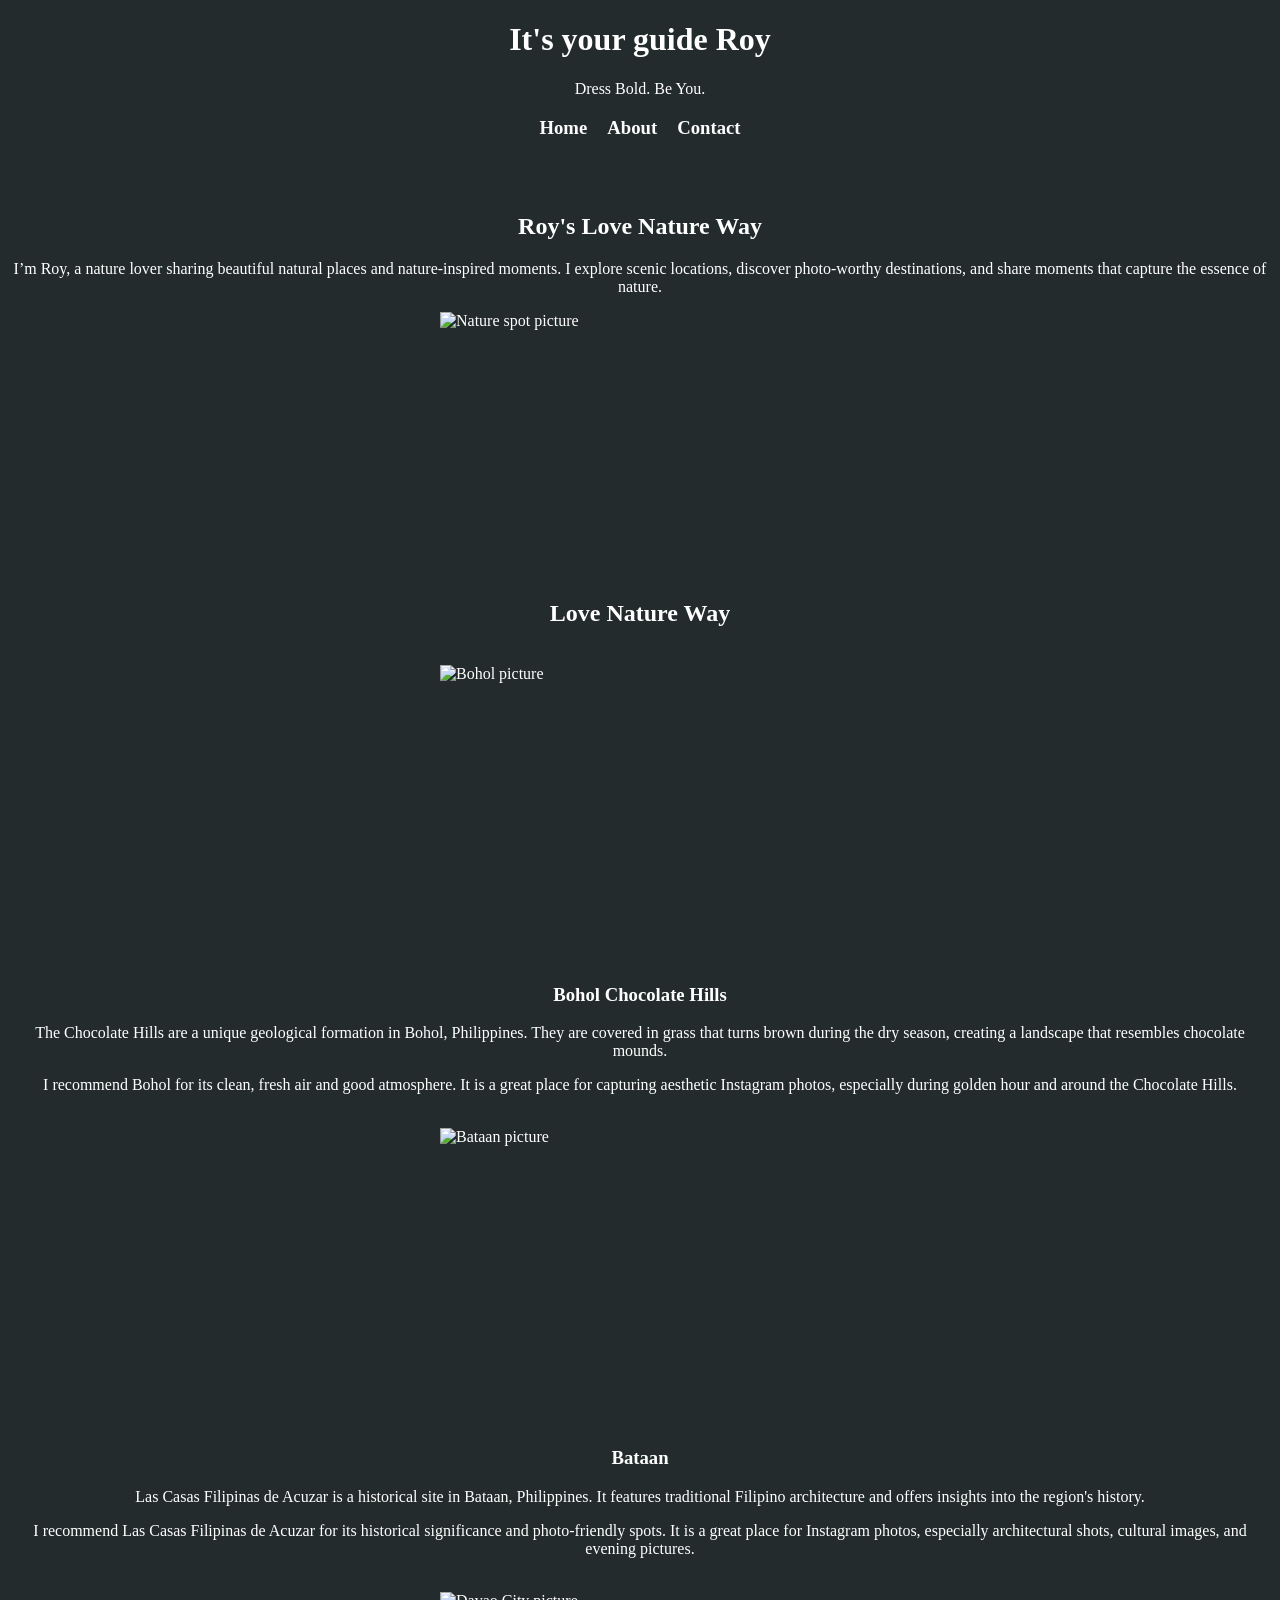
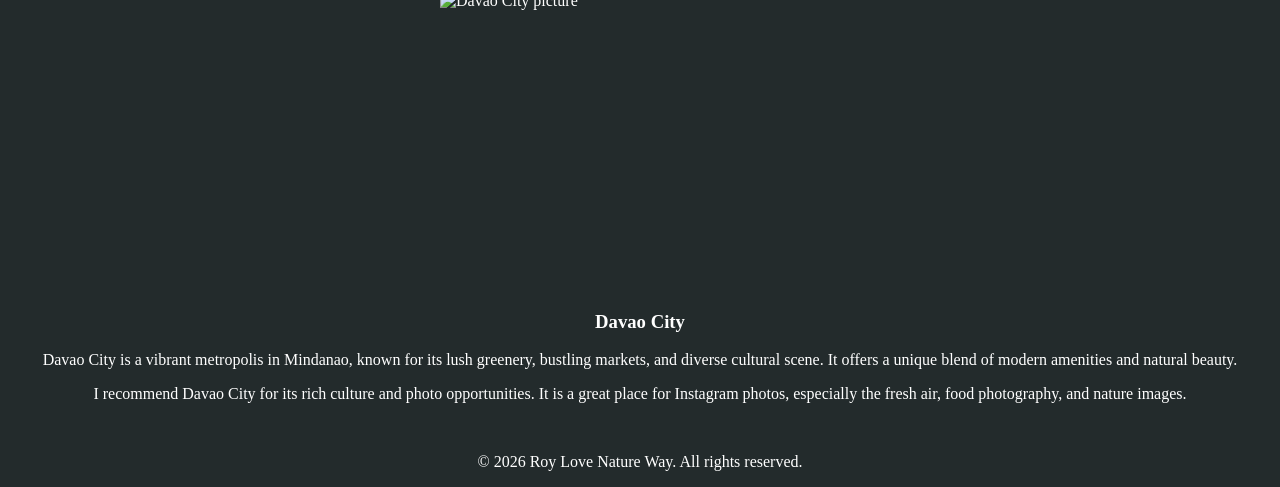
==== index.html @ 8209f0cf "Create Love Nature Way website" ====
<!DOCTYPE html>
<html lang="en">

<head>
    <meta charset="UTF-8">
    <meta name="viewport" content="width=device-width, initial-scale=1.0">
    <title>Love Nature Way</title>
        <style>
    a {
        color: #fcfcfc;
        text-decoration: none;
    }
</style>
</head>

<body style="background-color: rgb(35, 43, 44); color: white;">

    <header>

        <h1 style="text-align: center;">It's your guide Roy</h1>

        <p style="text-align: center;">Dress Bold. Be You.</p>

        <h3><nav color="white">
            <ul style="list-style-type: none; display: flex; justify-content: center; gap: 20px; padding: 0;">
                <li><a href="index.html">Home</a></li>
                <li><a href="about.html">About</a></li>
                <li><a href="contact.html">Contact</a></li>
            </ul>
        </nav>
        </h3>

    </header>
<br>
<br>
    <main>

        <section>

            <h2 style="text-align: center;">Roy's Love Nature Way</h2>

            <p style="text-align: center;">
                I’m Roy, a nature lover sharing beautiful natural places and nature-inspired moments.
                I explore scenic locations, discover photo-worthy destinations, and share moments
                that capture the essence of nature.
            </p>

            <img src="https://static.tripzilla.ph/media/105940/conversions/162082_800x-w768.webp"
                alt="Nature spot picture"
                width="400"
                height="250"
                style="display: block; margin: 0 auto;">

        </section>

        <br>

        <h2 style="text-align: center;">Love Nature Way</h2>

        <br>

        <article>

            <img src="https://static1.detourista.com/wp/wp-content/uploads/Unorganized/001-Bohol-Chocolate-Hills-sunrise.jpg"
                alt="Bohol picture"
                width="400"
                height="300"
                style="display: block; margin: 0 auto;">

            <h3 style="text-align: center;">Bohol Chocolate Hills</h3>

            <p style="text-align: center;">
                The Chocolate Hills are a unique geological formation in Bohol, Philippines.
                They are covered in grass that turns brown during the dry season, creating a
                landscape that resembles chocolate mounds.
            </p>

            <p style="text-align: center;">
                I recommend  Bohol for its clean, fresh air
                and good atmosphere. It is a great place for capturing aesthetic Instagram
                photos, especially during golden hour and around the Chocolate Hills.
            </p>

        </article>

        <br>

        <article>

            <img src="https://static1.detourista.com/wp/wp-content/uploads/Tax-Place/Philippines/Philippines/Philippines-Places-Featured/034-Las-Casas-Filipinas-de-Acuzar-in-Bagac-Bataan-Philippines-110406-170022.jpg"
                alt="Bataan picture"
                width="400"
                height="300"
                style="display: block; margin: 0 auto;">

            <h3 style="text-align: center;">Bataan</h3>

            <p style="text-align: center;">
                Las Casas Filipinas de Acuzar is a historical site in Bataan, Philippines.
                It features traditional Filipino architecture and offers insights into the region's history.
            </p>

            <p style="text-align: center;">
                I recommend Las Casas Filipinas de Acuzar for its historical significance and photo-friendly spots.
                It is a great place for Instagram photos, especially architectural shots, cultural images,
                and evening pictures.
            </p>

        </article>

        <br>

        <article>

            <img src="https://d1qvryx77qeesd.cloudfront.net/2024/10/R11_Davao-del-Norte_Samal_Pearl-Farm-Beach-Resort_Malipano-Villa-2-scaled.jpg"
                alt="Davao City picture"
                width="400"
                height="300"
                style="display: block; margin: 0 auto;">

            <h3 style="text-align: center;">Davao City</h3>

            <p style="text-align: center;">
                Davao City is a vibrant metropolis in Mindanao, known for its lush greenery,
                bustling markets, and diverse cultural scene. It offers a unique blend of
                modern amenities and natural beauty.
            </p>

            <p style="text-align: center;">
                I recommend Davao City for its rich culture and photo opportunities. It is a great
                place for Instagram photos, especially the fresh air, food photography,
                and nature images.
            </p>

        </article>

    </main>
<br>
    <footer>
        <p style="text-align: center;">
            &copy; 2026 Roy Love Nature Way. All rights reserved.
        </p>
    </footer>

</body>

</html>
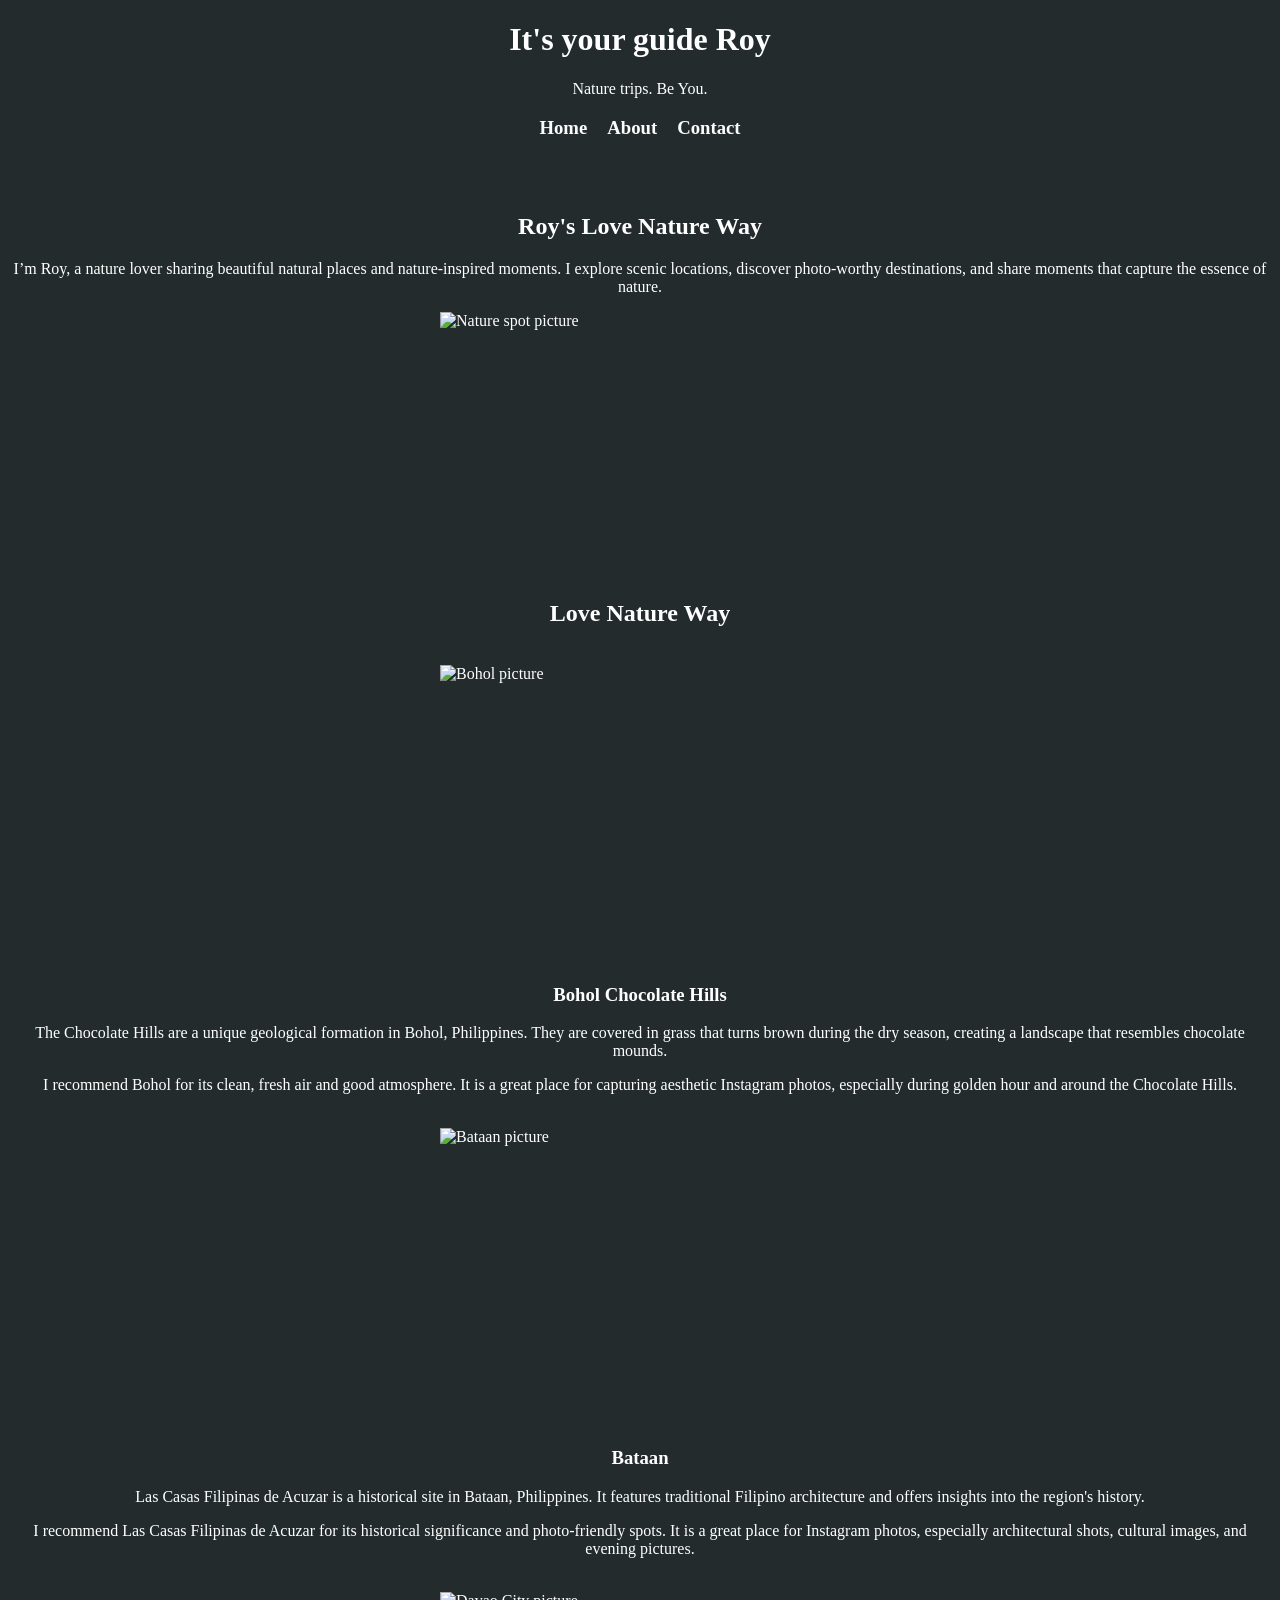
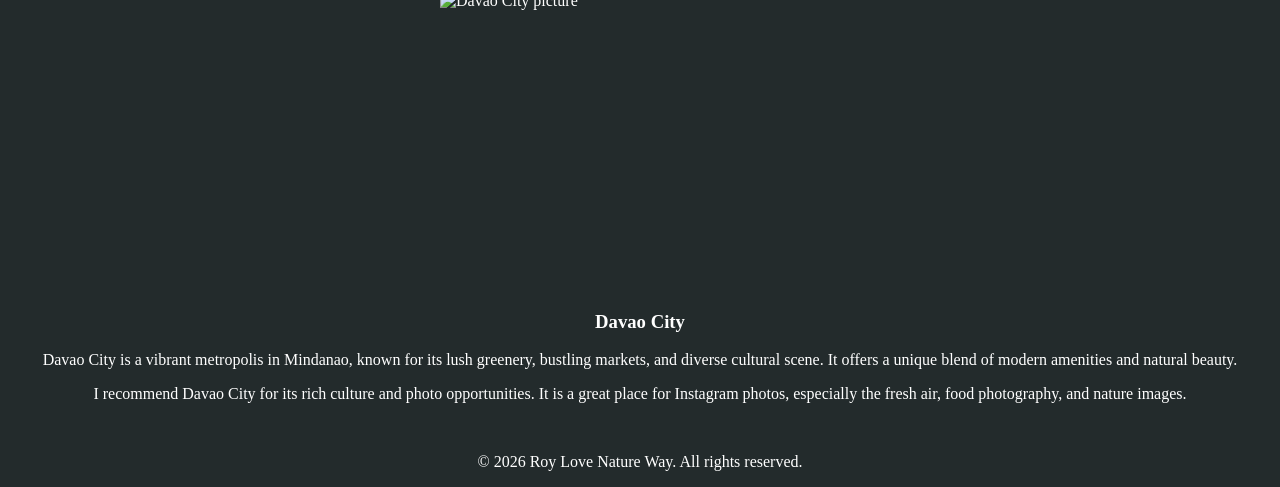
==== commit 3da7dc56: "Merge remote main with local website" ====
--- a/index.html
+++ b/index.html
@@ -19,7 +19,7 @@
 
         <h1 style="text-align: center;">It's your guide Roy</h1>
 
-        <p style="text-align: center;">Dress Bold. Be You.</p>
+        <p style="text-align: center;">Nature trips. Be You.</p>
 
         <h3><nav color="white">
             <ul style="list-style-type: none; display: flex; justify-content: center; gap: 20px; padding: 0;">
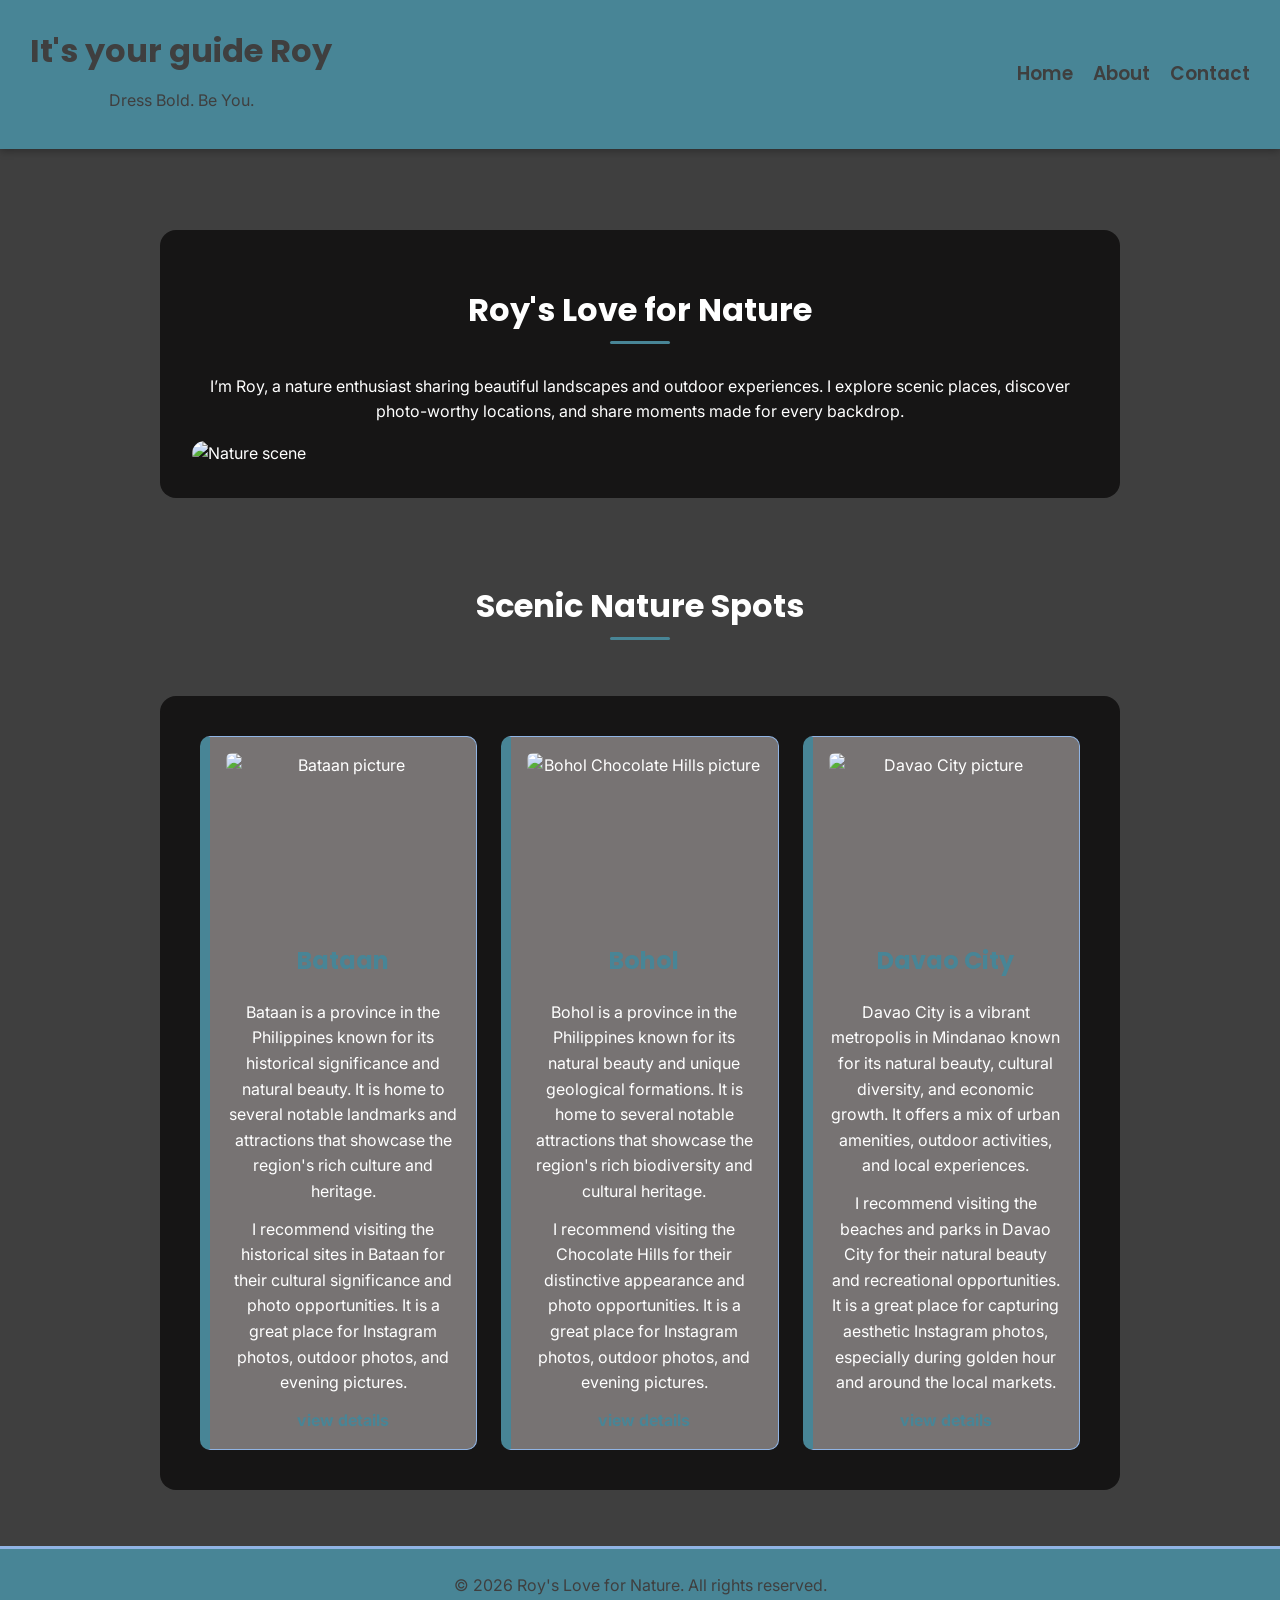
==== commit 5205369e: "Update Website" ====
--- a/index.html
+++ b/index.html
@@ -5,141 +5,140 @@
     <meta charset="UTF-8">
     <meta name="viewport" content="width=device-width, initial-scale=1.0">
     <title>Love Nature Way</title>
-        <style>
-    a {
-        color: #fcfcfc;
-        text-decoration: none;
-    }
-</style>
+
+    <link rel="stylesheet" href="style.css">
 </head>
 
-<body style="background-color: rgb(35, 43, 44); color: white;">
+<body>
 
     <header>
+        <div>
+        <h1>It's your guide Roy</h1>
 
-        <h1 style="text-align: center;">It's your guide Roy</h1>
+        <p>Dress Bold. Be You.</p>
+        </div>
 
-        <p style="text-align: center;">Nature trips. Be You.</p>
-
-        <h3><nav color="white">
-            <ul style="list-style-type: none; display: flex; justify-content: center; gap: 20px; padding: 0;">
-                <li><a href="index.html">Home</a></li>
-                <li><a href="about.html">About</a></li>
-                <li><a href="contact.html">Contact</a></li>
-            </ul>
-        </nav>
+        <h3>
+            <nav>
+                <ul>
+                    <li><a href="index.html">Home</a></li>
+                    <li><a href="about.html">About</a></li>
+                    <li><a href="contact.html">Contact</a></li>
+                </ul>
+            </nav>
         </h3>
 
     </header>
-<br>
-<br>
+
+    <br>
+    
+    <br>
+
     <main>
 
-        <section>
+        <section class="background">
 
-            <h2 style="text-align: center;">Roy's Love Nature Way</h2>
+            <h2>Roy's Love for Nature</h2>
 
-            <p style="text-align: center;">
-                I’m Roy, a nature lover sharing beautiful natural places and nature-inspired moments.
-                I explore scenic locations, discover photo-worthy destinations, and share moments
-                that capture the essence of nature.
+            <p>
+                I’m Roy, a nature enthusiast sharing beautiful landscapes and outdoor experiences.
+                I explore scenic places, discover photo-worthy locations, and share moments made
+                for every backdrop.
             </p>
 
             <img src="https://static.tripzilla.ph/media/105940/conversions/162082_800x-w768.webp"
-                alt="Nature spot picture"
-                width="400"
-                height="250"
-                style="display: block; margin: 0 auto;">
+                alt="Nature scene">
 
         </section>
 
         <br>
 
-        <h2 style="text-align: center;">Love Nature Way</h2>
+        <h2>Scenic Nature Spots</h2>
 
         <br>
 
-        <article>
+        <div class="place-grid">
+        <article class= "place-card">
 
-            <img src="https://static1.detourista.com/wp/wp-content/uploads/Unorganized/001-Bohol-Chocolate-Hills-sunrise.jpg"
-                alt="Bohol picture"
-                width="400"
-                height="300"
-                style="display: block; margin: 0 auto;">
+            <img src="https://static1.detourista.com/wp/wp-content/uploads/Tax-Place/Philippines/Philippines/Philippines-Places-Featured/034-Las-Casas-Filipinas-de-Acuzar-in-Bagac-Bataan-Philippines-110406-170022.jpg"
+                alt="Bataan picture">
 
-            <h3 style="text-align: center;">Bohol Chocolate Hills</h3>
+            <h3>Bataan</h3>
 
-            <p style="text-align: center;">
-                The Chocolate Hills are a unique geological formation in Bohol, Philippines.
-                They are covered in grass that turns brown during the dry season, creating a
-                landscape that resembles chocolate mounds.
+            <p>
+                Bataan is a province in the Philippines known for its historical significance and natural beauty.
+                It is home to several notable landmarks and attractions that showcase the region's rich culture
+                and heritage.
             </p>
 
-            <p style="text-align: center;">
-                I recommend  Bohol for its clean, fresh air
-                and good atmosphere. It is a great place for capturing aesthetic Instagram
-                photos, especially during golden hour and around the Chocolate Hills.
+            <p>
+                I recommend visiting the historical sites in Bataan for their cultural significance and photo opportunities.
+                It is a great place for Instagram photos, outdoor photos, and evening pictures.
+            </p>
+
+            <p>
+                <a href="places/Bataan.html">view details</a>
             </p>
 
         </article>
 
-        <br>
+        <article class= "place-card">
 
-        <article>
+            <img src="https://static1.detourista.com/wp/wp-content/uploads/Unorganized/001-Bohol-Chocolate-Hills-sunrise.jpg"
+                alt="Bohol Chocolate Hills picture">
 
-            <img src="https://static1.detourista.com/wp/wp-content/uploads/Tax-Place/Philippines/Philippines/Philippines-Places-Featured/034-Las-Casas-Filipinas-de-Acuzar-in-Bagac-Bataan-Philippines-110406-170022.jpg"
-                alt="Bataan picture"
-                width="400"
-                height="300"
-                style="display: block; margin: 0 auto;">
+            <h3>Bohol</h3>
 
-            <h3 style="text-align: center;">Bataan</h3>
-
-            <p style="text-align: center;">
-                Las Casas Filipinas de Acuzar is a historical site in Bataan, Philippines.
-                It features traditional Filipino architecture and offers insights into the region's history.
+            <p>
+                Bohol is a province in the Philippines known for its natural beauty and unique geological formations.
+                It is home to several notable attractions that showcase the region's rich biodiversity and cultural heritage.
             </p>
 
-            <p style="text-align: center;">
-                I recommend Las Casas Filipinas de Acuzar for its historical significance and photo-friendly spots.
-                It is a great place for Instagram photos, especially architectural shots, cultural images,
-                and evening pictures.
+            <p>
+                I recommend visiting the Chocolate Hills for their distinctive appearance and photo opportunities.
+                It is a great place for Instagram photos, outdoor photos, and evening pictures.
+            </p>
+
+            <p>
+                <a href="places/Bohol.html">view details</a>
             </p>
 
         </article>
 
-        <br>
-
-        <article>
+        <article class= "place-card">
 
             <img src="https://d1qvryx77qeesd.cloudfront.net/2024/10/R11_Davao-del-Norte_Samal_Pearl-Farm-Beach-Resort_Malipano-Villa-2-scaled.jpg"
-                alt="Davao City picture"
-                width="400"
-                height="300"
-                style="display: block; margin: 0 auto;">
+                alt="Davao City picture">
 
-            <h3 style="text-align: center;">Davao City</h3>
+            <h3>Davao City</h3>
 
-            <p style="text-align: center;">
-                Davao City is a vibrant metropolis in Mindanao, known for its lush greenery,
-                bustling markets, and diverse cultural scene. It offers a unique blend of
-                modern amenities and natural beauty.
+            <p>
+                Davao City is a vibrant metropolis in Mindanao known for its natural beauty, cultural diversity, and economic growth.
+                It offers a mix of urban amenities, outdoor activities, and local experiences.
             </p>
 
-            <p style="text-align: center;">
-                I recommend Davao City for its rich culture and photo opportunities. It is a great
-                place for Instagram photos, especially the fresh air, food photography,
-                and nature images.
+            <p>
+                I recommend visiting the beaches and parks in Davao City for their natural beauty and recreational opportunities.
+                It is a great place for capturing aesthetic Instagram photos, especially during golden hour and around the local markets.
+            </p>
+
+            <p>
+                <a href="places/Davao-City.html">view details</a>
             </p>
 
         </article>
+        </div>
 
     </main>
-<br>
+
+    <br>
+
     <footer>
-        <p style="text-align: center;">
-            &copy; 2026 Roy Love Nature Way. All rights reserved.
+
+        <p>
+            &copy; 2026 Roy's Love for Nature. All rights reserved.
         </p>
+
     </footer>
 
 </body>
--- a/style.css
+++ b/style.css
@@ -0,0 +1,434 @@
+/* =========================
+   0. Fonts
+   ========================= */
+
+@import url('https://fonts.googleapis.com/css2?family=Poppins:wght@400;600;700&family=Inter:wght@400;500&display=swap');
+
+
+/* =========================
+   1. Variables
+   ========================= */
+
+:root {
+    --brand-color: #488596;
+    --dark-ink: #FFFFFF;
+    --muted-grey: #90b4e4;
+    --light-background: #3f3f3f;
+    --card-background: #777373;
+    --background: #161515;
+
+    --font-heading: 'Poppins', Arial, sans-serif;
+    --font-body: 'Inter', Arial, sans-serif;
+}
+
+
+/* =========================
+   2. Base Styles
+   ========================= */
+
+* {
+    box-sizing: border-box;
+}
+
+body {
+    margin: 0;
+    font-family: var(--font-body);
+    line-height: 1.6;
+    color: var(--dark-ink);
+    background-color: var(--light-background);
+}
+
+img {
+    max-width: 100%;
+    height: auto;
+}
+
+h1,
+h2,
+h3 {
+    font-family: var(--font-heading);
+    font-weight: 700;
+    line-height: 1.3;
+    color: var(--dark-ink);
+}
+
+h2 {
+    font-size: 2rem;
+    margin-bottom: 20px;
+    position: relative;
+    padding-bottom: 10px;
+}
+
+h2::after {
+    content: "";
+    display: block;
+    width: 60px;
+    height: 3px;
+    background-color: var(--brand-color);
+    margin: 10px auto 0;
+    border-radius: 2px;
+}
+
+p {
+    font-family: var(--font-body);
+    color: var(--dark-ink);
+}
+
+
+/* =========================
+   3. Layout Regions
+   ========================= */
+
+header {
+    background-color: var(--brand-color);
+    padding: 20px 30px;
+    text-align: center;
+    box-shadow: 0 2px 8px rgba(0, 0, 0, 0.3);
+
+    display: flex;
+    justify-content: space-between;
+    align-items: center;
+}
+
+section p {
+    text-align: center;
+    color: var(--dark-ink);
+}
+
+.background {
+    background-color: var(--background);
+    padding: 2em;
+    border-radius: 1em;
+}
+
+.background img {
+    border-radius: 1em;
+}
+
+.about {
+    background-color: var(--background);
+    padding: 2em;
+    border-radius: 1em;
+}
+header h1 {
+    text-align: center;
+    margin: 10px 0 15px;
+    color: var(--light-background);
+}
+
+header p {
+    text-align: center;
+    color: var(--light-background);
+}
+
+nav {
+    text-align: center;
+}
+
+nav ul {
+    list-style: none;
+    padding: 0;
+    margin: 0;
+
+    display: flex;
+    justify-content: center;
+    flex-wrap: wrap;
+    gap: 20px;
+}
+
+nav a {
+    color: var(--light-background);
+    text-decoration: none;
+    padding: 4px 0;
+    font-weight: 600;
+    transition: color 0.2s ease;
+}
+
+nav a:hover {
+    color: var(--muted-grey);
+    text-decoration: none;
+}
+
+main {
+    width: 100%;
+    max-width: 1000px;
+    padding: 30px 20px;
+    margin: 0 auto;
+}
+
+main section {
+    margin-bottom: 35px;
+}
+
+main h2 {
+    text-align: center;
+}
+
+footer {
+    background-color: var(--brand-color);
+    color: var(--light-background);
+    border-top: 3px solid var(--muted-grey);
+    padding: 24px 20px;
+    text-align: center;
+}
+
+footer p {
+    font-family: var(--font-body);
+    color: var(--light-background);
+    margin: 0;
+}
+
+
+/* =========================
+   Components
+   ========================= */
+
+
+/* Place Cards */
+
+.place-grid {
+  display: flex;
+  flex-wrap: wrap;
+  flex-direction: row;
+  justify-content: center;
+  align-items: stretch;
+  gap: 24px;
+  background-color: var(--background);
+  padding: 40px;
+  border-radius: 1em;
+}
+
+.place-card {
+    flex: 1 1 240px;
+    font-family: var(--font-body);
+    background-color: var(--card-background);
+    border: 1px solid var(--muted-grey);
+    border-radius: 10px;
+    padding: 16px;
+    max-width: 320px;
+    text-align: center;
+    border-left: 10px solid var(--brand-color);
+
+    display: flex;
+    flex-direction: column;
+
+    transition: transform 0.2s ease, box-shadow 0.2s ease;
+}
+
+.place-card:hover {
+    transform: translateY(-6px);
+    box-shadow: 0 8px 16px rgba(0, 0, 0, 0.35);
+}
+
+.place-card h3 {
+    margin-top: 0;
+    font-size: 24px;
+    color: var(--brand-color);
+}
+
+.place-card p {
+    margin: 0 0 12px;
+}
+
+.place-card p:last-of-type {
+    margin-top: auto;
+    margin-bottom: 0;
+}
+
+.place-card img {
+    display: block;
+    width: 100%;
+    height: 180px;
+    object-fit: cover;
+    margin: 0 auto 12px;
+    border-radius: 6px;
+}
+
+.place-card a {
+    color: var(--brand-color);
+    text-decoration: none;
+    font-weight: bold;
+    transition: color 0.2s ease;
+}
+
+.place-card a:hover {
+    color: var(--muted-grey);
+}
+
+
+/* Place Detail Images */
+
+main section img {
+    display: block;
+    max-width: 100%;
+    height: auto;
+    margin: 0 auto;
+}
+
+
+/* Tables */
+
+table {
+    width: 100%;
+    max-width: 700px;
+    margin: 0 auto;
+    border-collapse: collapse;
+    background-color: var(--light-background);
+    box-shadow: 0 4px 12px rgba(0, 0, 0, 0.3);
+}
+
+th,
+td {
+    padding: 12px 15px;
+    border: 1px solid var(--muted-grey);
+    text-align: center;
+}
+
+th {
+    background-color: var(--brand-color);
+    color: var(--light-background);
+}
+
+
+/* Lists */
+
+main ul {
+    padding: 0;
+    text-align: center;
+    list-style: none;
+}
+
+main li {
+    margin: 5px 0;
+}
+
+main p {
+    text-align: center;
+    color: var(--dark-ink);
+}
+
+
+/* Forms */
+
+form {
+    width: 100%;
+    max-width: 600px;
+    margin: 0 auto;
+    text-align: center;
+}
+
+fieldset {
+    padding: 20px;
+    margin: 15px 0;
+    background-color: var(--card-background);
+    border: 3px solid var(--brand-color);
+    border-radius: 10px;
+}
+
+legend {
+    font-weight: bold;
+    color: var(--brand-color);
+}
+
+input,
+select,
+textarea {
+    width: 100%;
+    max-width: 100%;
+    font-family: var(--font-body);
+    padding: 10px 12px;
+    border: 1px solid var(--muted-grey);
+    border-radius: 6px;
+    background-color: #222;
+    color: var(--dark-ink);
+}
+
+textarea {
+    width: 100%;
+    resize: vertical;
+}
+
+input:focus,
+textarea:focus,
+select:focus {
+    outline: 3px solid var(--brand-color);
+    outline-offset: 2px;
+}
+
+label {
+    color: var(--dark-ink);
+    font-weight: 600;
+    display: inline-block;
+    margin: 0 4px 0 12px;
+}
+
+button {
+    background-color: var(--brand-color);
+    color: var(--light-background);
+    font-family: var(--font-body);
+    font-weight: 600;
+    border: none;
+    border-radius: 6px;
+    padding: 12px 24px;
+    cursor: pointer;
+    transition: background-color 0.2s ease, transform 0.15s ease;
+}
+
+button:hover {
+    background-color: var(--dark-ink);
+    color: var(--brand-color);
+    transform: translateY(-2px);
+}
+
+
+/* =========================
+   Responsive Styles
+   ========================= */
+
+@media (max-width: 600px) {
+
+    header {
+        padding: 20px 15px;
+    }
+
+    header h1 {
+        font-size: 26px;
+    }
+
+    header p {
+        font-size: 14px;
+    }
+
+    nav ul {
+        flex-direction: column;
+        gap: 10px;
+    }
+
+    main {
+        padding: 20px 15px;
+    }
+
+    .place-card {
+        flex: 1 1 100%;
+        max-width: 400px;
+        padding: 14px;
+        border-left: 6px solid var(--brand-color);
+    }
+
+    .place-card h3 {
+        font-size: 20px;
+    }
+
+    table {
+        font-size: 14px;
+    }
+
+    th,
+    td {
+        padding: 8px;
+    }
+
+    fieldset {
+        padding: 15px;
+    }
+}
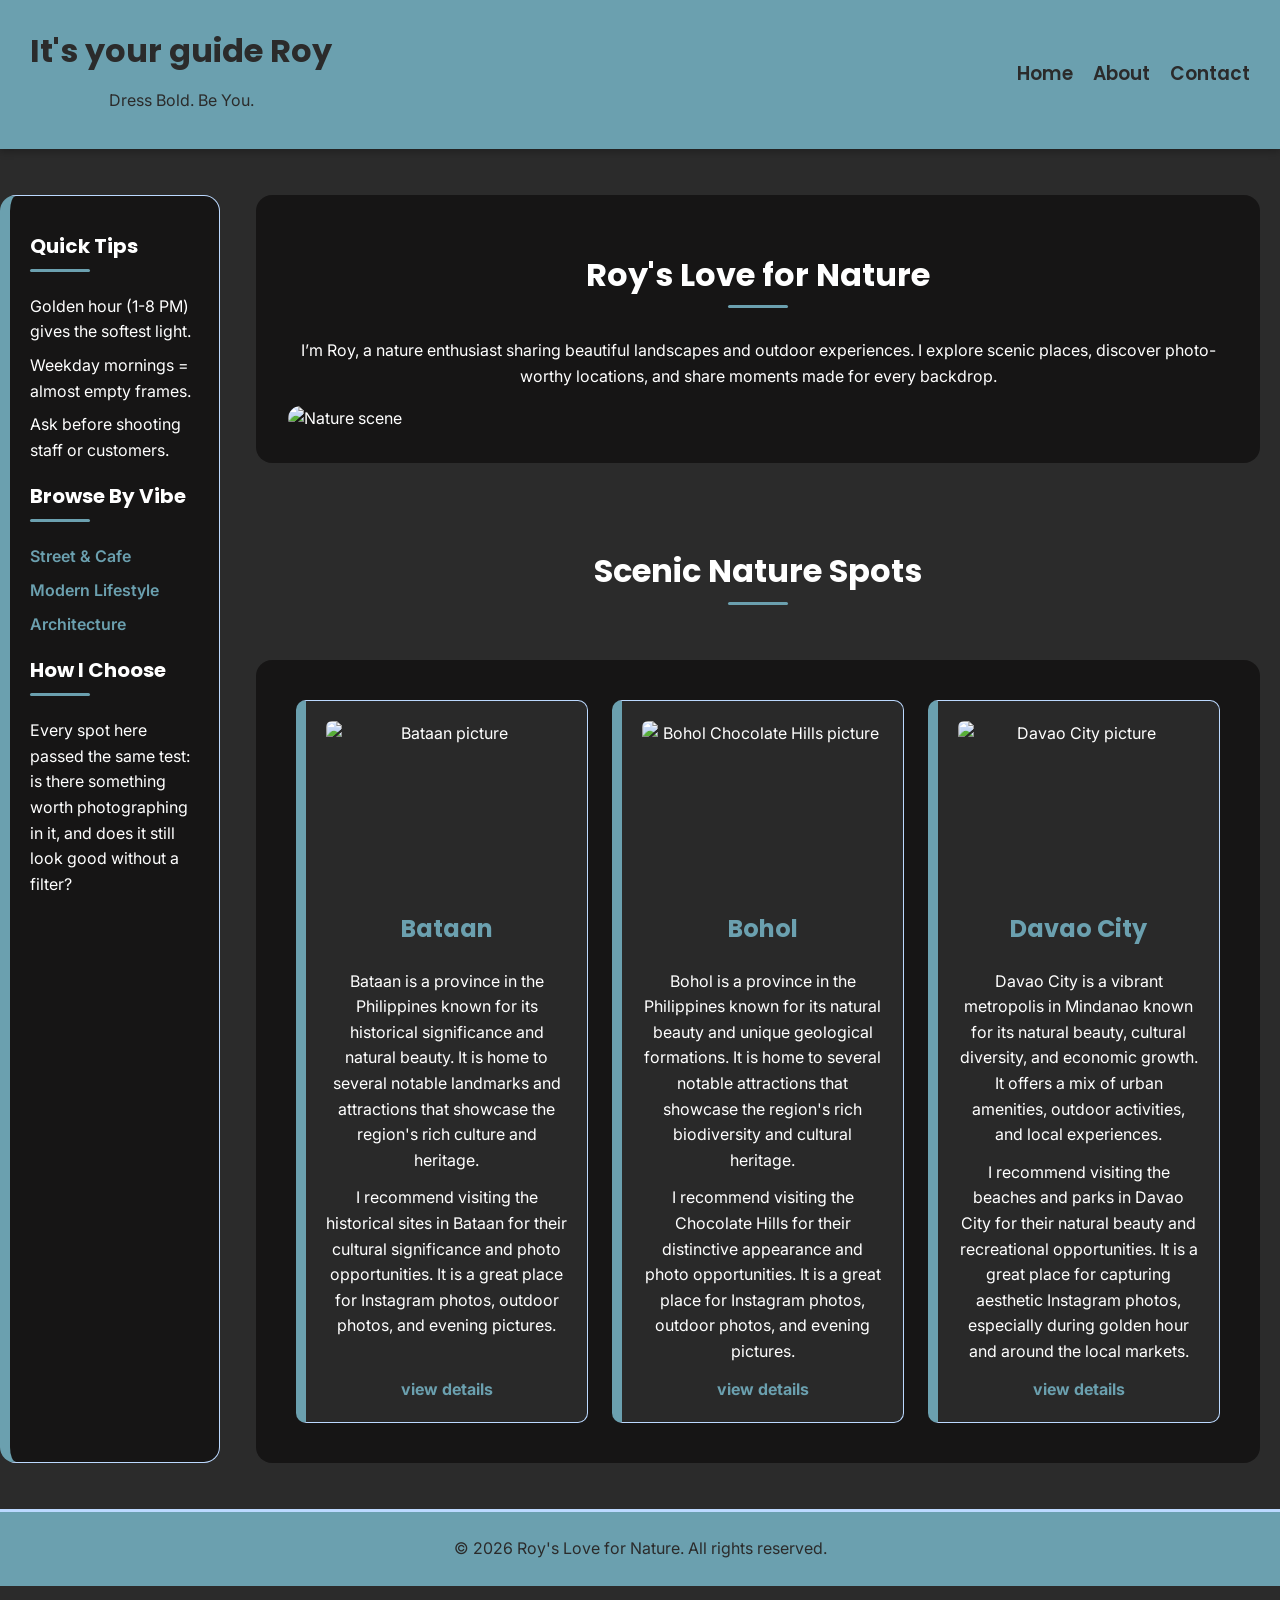
==== commit ed1e4e6d: "Update website pages and styles" ====
--- a/index.html
+++ b/index.html
@@ -31,7 +31,32 @@
     </header>
 
     <br>
-    
+
+    <aside>
+        <h2>Quick Tips</h2>
+
+        <ul>
+            <li>Golden hour (1-8 PM) gives the softest light.</li>
+            <li>Weekday mornings = almost empty frames.</li>
+            <li>Ask before shooting staff or customers.</li>
+        </ul>
+
+        <h2>Browse By Vibe</h2>
+
+        <ul>
+            <li><a href="places/bataan.html">Street &amp; Cafe</a></li>
+            <li><a href="places/bohol.html">Modern Lifestyle</a></li>
+            <li><a href="places/davao-city.html">Architecture</a></li>
+        </ul>
+
+        <h2>How I Choose</h2>
+
+        <p>
+            Every spot here passed the same test: is there something worth
+            photographing in it, and does it still look good without a filter?
+        </p>
+    </aside>
+
     <br>
 
     <main>
@@ -77,7 +102,9 @@
             </p>
 
             <p>
-                <a href="places/Bataan.html">view details</a>
+                <a href="places/bataan.html">
+                    view details
+                </a>
             </p>
 
         </article>
@@ -100,7 +127,9 @@
             </p>
 
             <p>
-                <a href="places/Bohol.html">view details</a>
+                <a href="places/bohol.html">
+                    view details
+                </a>
             </p>
 
         </article>
@@ -123,7 +152,9 @@
             </p>
 
             <p>
-                <a href="places/Davao-City.html">view details</a>
+                <a href="places/davao-city.html">
+                    view details
+                </a>
             </p>
 
         </article>
--- a/style.css
+++ b/style.css
@@ -10,12 +10,16 @@
    ========================= */
 
 :root {
-    --brand-color: #488596;
+    --brand-color: #6BA0AF;
     --dark-ink: #FFFFFF;
-    --muted-grey: #90b4e4;
-    --light-background: #3f3f3f;
-    --card-background: #777373;
+    --muted-grey: #BCD9FF;
+    --light-background: #2B2B2B;
+    --card-background: #292929;
     --background: #161515;
+
+    /* Vertical padding shared by main and the sidebar, so the sidebar
+       can line up with the top and bottom of main's content box. */
+    --region-pad: 20px;
 
     --font-heading: 'Poppins', Arial, sans-serif;
     --font-body: 'Inter', Arial, sans-serif;
@@ -79,15 +83,41 @@
    3. Layout Regions
    ========================= */
 
+/* Page skeleton: grid runs the page regions (outside),
+   flexbox runs the components inside them (header, place cards).
+
+   Base = mobile, one column, everything stacked.
+   The "side" area is listed last so the recommendations reach
+   the visitor before the secondary content. Named areas do the
+   reordering, so the <aside> in the HTML does not have to move. */
+body {
+    display: grid;
+    grid-template-columns: minmax(0, 1fr);
+    grid-template-areas:
+        "masthead"
+        "main"
+        "side"
+        "foot";
+    gap: 16px;
+}
+
+header { grid-area: masthead; }
+main   { grid-area: main; }
+aside  { grid-area: side; }
+footer { grid-area: foot; }
+
+
 header {
     background-color: var(--brand-color);
-    padding: 20px 30px;
+    padding: 20px 15px;
     text-align: center;
     box-shadow: 0 2px 8px rgba(0, 0, 0, 0.3);
 
     display: flex;
+    flex-direction: column;
     justify-content: space-between;
     align-items: center;
+    gap: 15px;
 }
 
 section p {
@@ -97,7 +127,7 @@
 
 .background {
     background-color: var(--background);
-    padding: 2em;
+    padding: 1.25em;
     border-radius: 1em;
 }
 
@@ -107,17 +137,19 @@
 
 .about {
     background-color: var(--background);
-    padding: 2em;
+    padding: 1.25em;
     border-radius: 1em;
 }
 header h1 {
     text-align: center;
     margin: 10px 0 15px;
+    font-size: 26px;
     color: var(--light-background);
 }
 
 header p {
     text-align: center;
+    font-size: 14px;
     color: var(--light-background);
 }
 
@@ -131,9 +163,10 @@
     margin: 0;
 
     display: flex;
+    flex-direction: column;
     justify-content: center;
     flex-wrap: wrap;
-    gap: 20px;
+    gap: 10px;
 }
 
 nav a {
@@ -151,8 +184,8 @@
 
 main {
     width: 100%;
-    max-width: 1000px;
-    padding: 30px 20px;
+    max-width: 1150px;
+    padding: var(--region-pad) 15px;
     margin: 0 auto;
 }
 
@@ -182,6 +215,61 @@
 /* =========================
    Components
    ========================= */
+
+
+/* Sidebar
+   Full-width block on mobile, the 220px grid column at 700px and up. */
+
+aside {
+    background-color: var(--background);
+    border: 1px solid var(--muted-grey);
+    border-left: 10px solid var(--brand-color);
+    border-radius: 1em;
+    padding: 20px;
+
+    /* Fill the row so the sidebar card is as tall as the main column.
+       The row is sized by the tallest item (main), and stretch makes
+       the sidebar match it. This is the grid default, stated explicitly. */
+    align-self: stretch;
+}
+
+aside h2 {
+    font-size: 1.25rem;
+    margin-bottom: 12px;
+}
+
+/* The base rule centres the 60px bar, left-align it in the narrow column */
+aside h2::after {
+    margin: 10px 0 0;
+}
+
+aside ul {
+    list-style: none;
+    padding: 0;
+    margin: 0 0 20px;
+    text-align: left;
+}
+
+aside li {
+    margin: 8px 0;
+}
+
+aside a {
+    color: var(--brand-color);
+    text-decoration: none;
+    font-weight: 600;
+    transition: color 0.2s ease;
+}
+
+aside a:hover {
+    color: var(--muted-grey);
+    text-decoration: underline;
+}
+
+aside p {
+    margin: 0;
+    text-align: left;
+}
 
 
 /* Place Cards */
@@ -194,20 +282,20 @@
   align-items: stretch;
   gap: 24px;
   background-color: var(--background);
-  padding: 40px;
+  padding: 20px;
   border-radius: 1em;
 }
 
 .place-card {
-    flex: 1 1 240px;
+    flex: 1 1 100%;
     font-family: var(--font-body);
     background-color: var(--card-background);
     border: 1px solid var(--muted-grey);
     border-radius: 10px;
-    padding: 16px;
-    max-width: 320px;
-    text-align: center;
-    border-left: 10px solid var(--brand-color);
+    padding: 14px;
+    max-width: 400px;
+    text-align: center;
+    border-left: 6px solid var(--brand-color);
 
     display: flex;
     flex-direction: column;
@@ -222,7 +310,7 @@
 
 .place-card h3 {
     margin-top: 0;
-    font-size: 24px;
+    font-size: 20px;
     color: var(--brand-color);
 }
 
@@ -266,12 +354,20 @@
 }
 
 
-/* Tables */
+/* Tables
+   The wrapper scrolls the table sideways inside its own card on narrow
+   screens, so the page itself never scrolls sideways. */
+
+.table-wrap {
+    max-width: 700px;
+    margin: 0 auto;
+    overflow-x: auto;
+    -webkit-overflow-scrolling: touch;
+}
 
 table {
     width: 100%;
-    max-width: 700px;
-    margin: 0 auto;
+    font-size: 0.875rem;
     border-collapse: collapse;
     background-color: var(--light-background);
     box-shadow: 0 4px 12px rgba(0, 0, 0, 0.3);
@@ -279,7 +375,7 @@
 
 th,
 td {
-    padding: 12px 15px;
+    padding: 8px;
     border: 1px solid var(--muted-grey);
     text-align: center;
 }
@@ -355,6 +451,16 @@
     outline-offset: 2px;
 }
 
+/* Checkboxes and radios must not inherit width: 100% from the input rule,
+   or every option becomes a full-width box and breaks its inline row. */
+input[type="radio"],
+input[type="checkbox"] {
+    width: auto;
+    padding: 0;
+    margin: 0 4px 0 0;
+    vertical-align: middle;
+}
+
 label {
     color: var(--dark-ink);
     font-weight: 600;
@@ -382,53 +488,88 @@
 
 
 /* =========================
-   Responsive Styles
-   ========================= */
-
-@media (max-width: 600px) {
+   Progressive Enhancement
+   =========================
+   Everything above this point is the mobile layout.
+   The rules below only enhance it at 700px and up.
+   No max-width queries in this project. */
+
+@media (min-width: 700px) {
+
+    :root {
+        --region-pad: 30px;
+    }
+
+    /* The sidebar becomes a real second column.
+       Every row string below has exactly 2 names, matching the 2 columns. */
+    body {
+        grid-template-columns: 220px minmax(0, 1fr);
+        grid-template-areas:
+            "masthead masthead"
+            "side     main"
+            "foot     foot";
+    }
 
     header {
-        padding: 20px 15px;
+        padding: 20px 30px;
+        flex-direction: row;
+        gap: 0;
     }
 
     header h1 {
-        font-size: 26px;
+        font-size: 32px;
     }
 
     header p {
-        font-size: 14px;
+        font-size: 16px;
     }
 
     nav ul {
-        flex-direction: column;
-        gap: 10px;
+        flex-direction: row;
+        gap: 20px;
     }
 
     main {
-        padding: 20px 15px;
-    }
-
+        padding: var(--region-pad) 20px;
+    }
+
+    /* Stretch the sidebar to the row, then pull it in by main's own
+       padding: its top edge lands on the first card and its bottom
+       edge lands on the last one. */
+    aside {
+        margin-block: var(--region-pad);
+    }
+
+    .background,
+    .about {
+        padding: 2em;
+    }
+
+    .place-grid {
+        padding: 40px;
+    }
+
+    /* Module 6 card sizing comes back at this width */
     .place-card {
-        flex: 1 1 100%;
-        max-width: 400px;
-        padding: 14px;
-        border-left: 6px solid var(--brand-color);
+        flex: 1 1 280px;
+        padding: 20px;
+        border-left: 10px solid var(--brand-color);
     }
 
     .place-card h3 {
-        font-size: 20px;
+        font-size: 24px;
     }
 
     table {
-        font-size: 14px;
+        font-size: 1rem;
     }
 
     th,
     td {
-        padding: 8px;
+        padding: 12px 15px;
     }
 
     fieldset {
-        padding: 15px;
+        padding: 20px;
     }
 }
